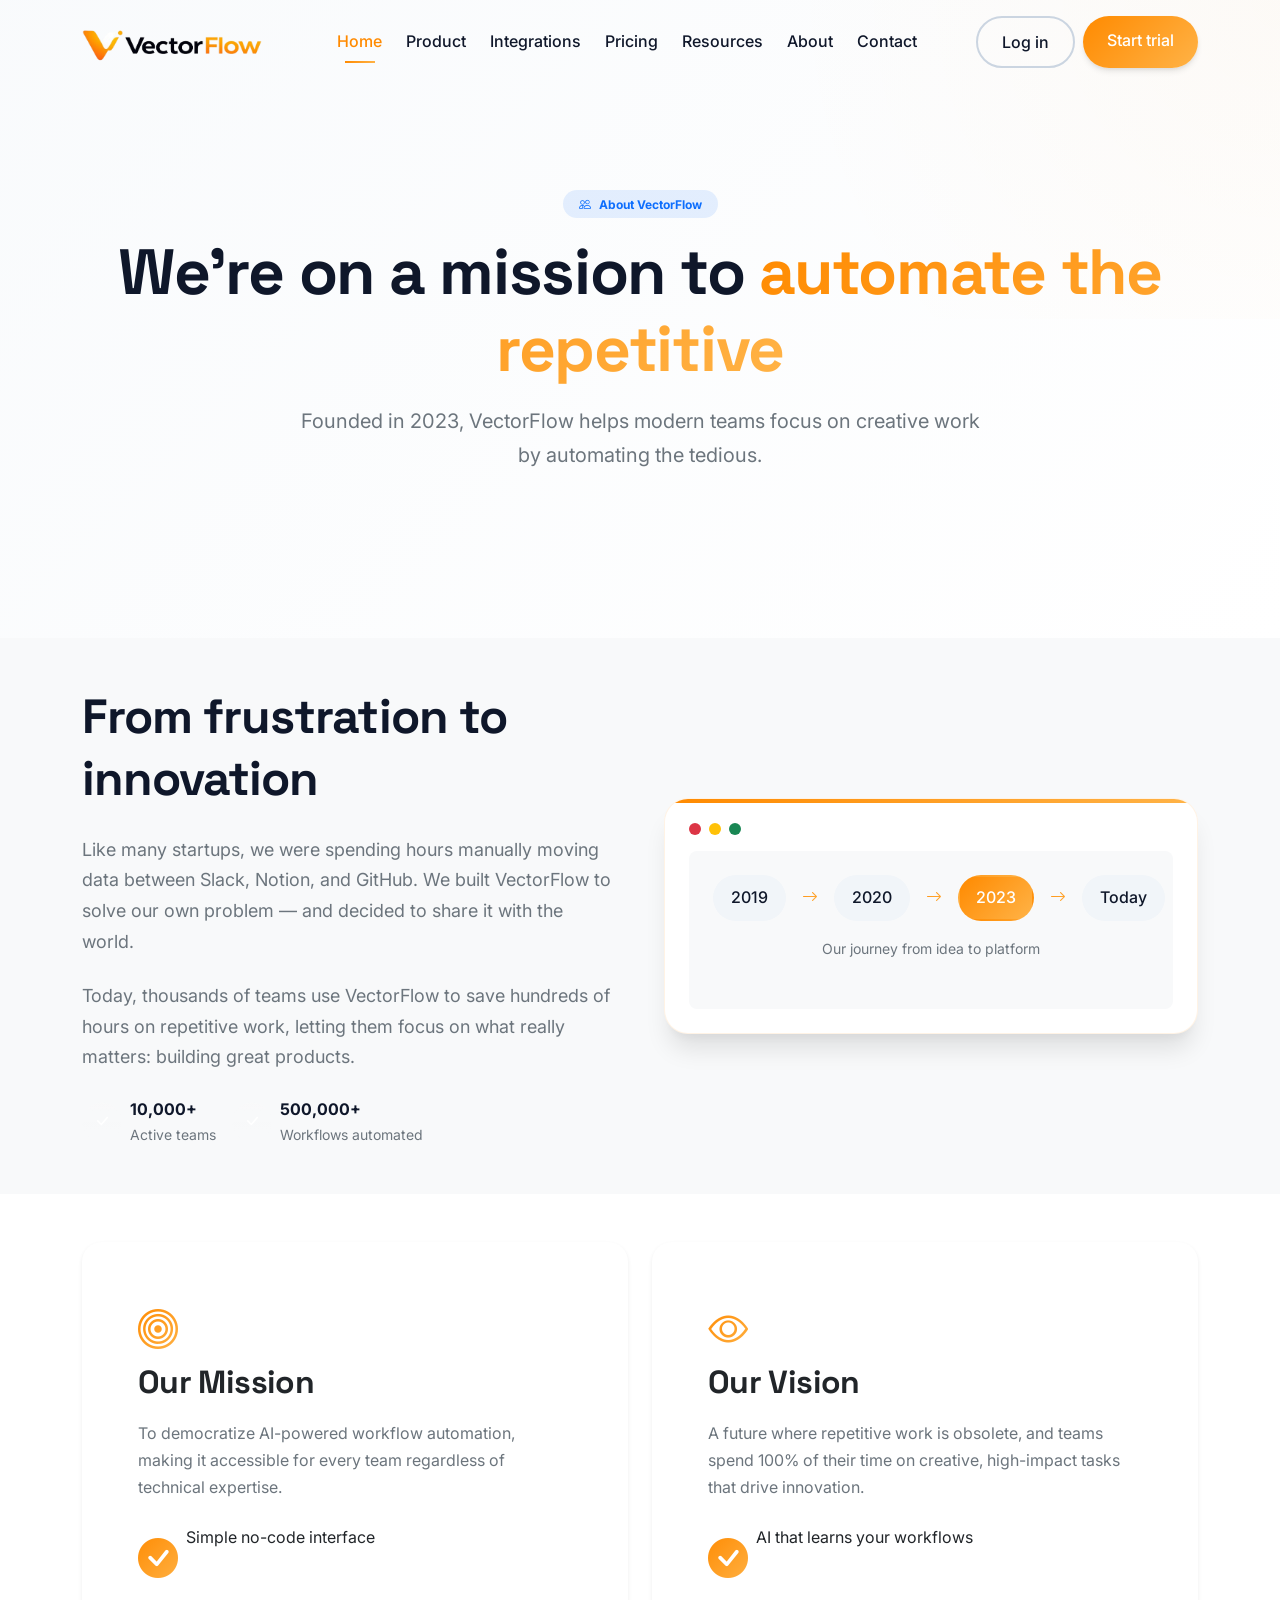
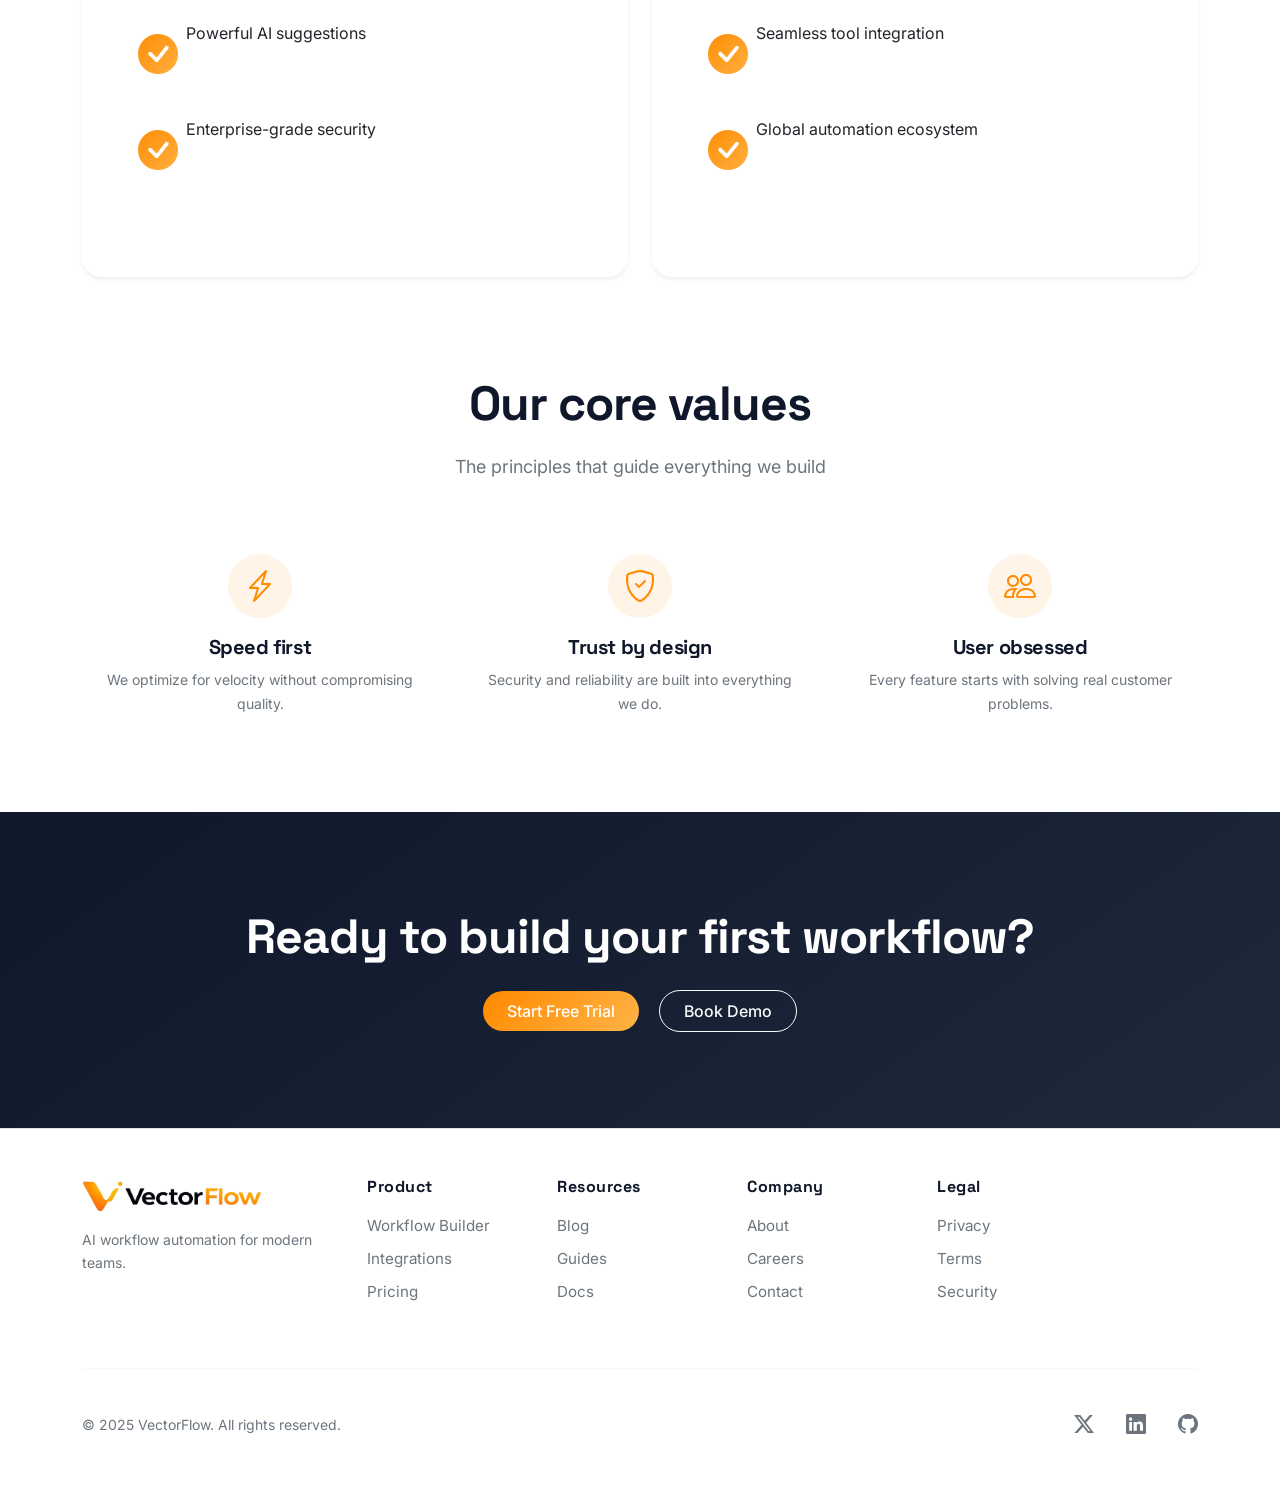
==== about.html @ 865bd77d "Add files via upload" ====
<!DOCTYPE html>
<html lang="en">
<head>
  <meta charset="UTF-8">
  <meta name="viewport" content="width=device-width, initial-scale=1.0">
  <title>VectorFlow · About · AI workflow automation for modern teams</title>
  <meta name="description" content="Learn about VectorFlow's mission to democratize AI workflow automation. Meet our team and discover our story.">
  <meta name="keywords" content="AI automation team, workflow automation company, about VectorFlow, startup story">
  <link rel="icon" type="image/png" sizes="32x32" href="site-icon.png">
  
  <!-- Open Graph -->
  <meta property="og:type" content="website">
  <meta property="og:title" content="VectorFlow · About · AI workflow automation">
  <meta property="og:description" content="Meet the team behind VectorFlow and our mission to automate repetitive work.">
  
  <!-- Bootstrap 5 + Icons -->
  <link href="https://cdn.jsdelivr.net/npm/bootstrap@5.3.0-alpha1/dist/css/bootstrap.min.css" rel="stylesheet">
  <link rel="stylesheet" href="https://cdn.jsdelivr.net/npm/bootstrap-icons@1.11.1/font/bootstrap-icons.css">
  <!-- Google Fonts -->
  <link href="https://fonts.googleapis.com/css2?family=Inter:opsz,wght@14..32,300..700&family=Space+Grotesk:wght@400;500;600&display=swap" rel="stylesheet">
  <!-- AOS -->
  <link href="https://unpkg.com/aos@2.3.1/dist/aos.css" rel="stylesheet">
  <!-- Custom styles -->
  <link rel="stylesheet" href="style.css">
</head>
<body>
  <nav class="navbar navbar-expand-lg fixed-top" id="mainNav">
    <div class="container">
      <a class="navbar-brand" href="index">
        <img src="logo.png" alt="VectorFlow" height="32" class="d-inline-block align-text-top" onerror="this.src='https://placehold.co/140x32/0f172a/white?text=VectorFlow'; this.onerror=null;">
      </a>
      <button class="navbar-toggler" type="button" data-bs-toggle="collapse" data-bs-target="#navbarContent" aria-controls="navbarContent" aria-expanded="false" aria-label="Toggle navigation">
        <span class="navbar-toggler-icon"></span>
      </button>
      <div class="collapse navbar-collapse" id="navbarContent">
        <ul class="navbar-nav mx-auto mb-2 mb-lg-0 fw-medium">
          <li class="nav-item"><a class="nav-link active" href="index">Home</a></li>
          <li class="nav-item"><a class="nav-link" href="product">Product</a></li>
          <li class="nav-item"><a class="nav-link" href="integrations">Integrations</a></li>
          <li class="nav-item"><a class="nav-link" href="pricing">Pricing</a></li>
          <li class="nav-item"><a class="nav-link" href="resources">Resources</a></li>
          <li class="nav-item"><a class="nav-link" href="about">About</a></li>
          <li class="nav-item"><a class="nav-link" href="contact">Contact</a></li>
        </ul>
        <div class="d-flex gap-2">
          <a href="#" class="btn btn-outline-secondary rounded-pill px-4">Log in</a>
          <a href="#" class="btn btn-primary rounded-pill px-4" style="background: linear-gradient(135deg, #FF8A00, #FFB347); border: none;">Start trial</a>
        </div>
      </div>
    </div>
  </nav>

  <main>
    <!-- About Hero Section - Fully Responsive -->
    <section class="hero-section pt-5">
      <div class="container hero-col">
        <div class="row align-items-center min-vh-50 py-5">
          <div class="col-12 text-center" data-aos="fade-up">
            <span class="badge bg-primary bg-opacity-10 text-primary rounded-pill px-3 py-2 mb-3">
              <i class="bi bi-people me-2"></i>About VectorFlow
            </span>
            <h1 class="display-3 fw-bold mb-3">We're on a mission to <span class="text-gradient">automate the repetitive</span></h1>
            <p class="lead text-secondary mx-auto" style="max-width: 700px;">Founded in 2023, VectorFlow helps modern teams focus on creative work by automating the tedious.</p>
          </div>
        </div>
      </div>
    </section>

    <!-- Our Story Section - Responsive -->
    <section class="py-5 bg-light">
      <div class="container">
        <div class="row align-items-center g-5">
          <div class="col-lg-6" data-aos="fade-right">
            <h2 class="fw-bold mb-4">From frustration to innovation</h2>
            <p class="text-secondary mb-4">Like many startups, we were spending hours manually moving data between Slack, Notion, and GitHub. We built VectorFlow to solve our own problem — and decided to share it with the world.</p>
            <p class="text-secondary">Today, thousands of teams use VectorFlow to save hundreds of hours on repetitive work, letting them focus on what really matters: building great products.</p>
            <div class="d-flex flex-wrap gap-3 mt-4">
              <div class="d-flex align-items-center">
                <div class="bg-gradient rounded-circle p-2 me-2" style="width: 40px; height: 40px; display: flex; align-items: center; justify-content: center;">
                  <i class="bi bi-check-lg text-white"></i>
                </div>
                <div>
                  <strong>10,000+</strong>
                  <p class="small text-secondary mb-0">Active teams</p>
                </div>
              </div>
              <div class="d-flex align-items-center">
                <div class="bg-gradient rounded-circle p-2 me-2" style="width: 40px; height: 40px; display: flex; align-items: center; justify-content: center;">
                  <i class="bi bi-check-lg text-white"></i>
                </div>
                <div>
                  <strong>500,000+</strong>
                  <p class="small text-secondary mb-0">Workflows automated</p>
                </div>
              </div>
            </div>
          </div>
          <div class="col-lg-6" data-aos="fade-left">
            <div class="dashboard-mockup p-3 p-md-4">
              <div class="d-flex gap-2 mb-3">
                <span class="bg-danger rounded-circle" style="width:12px;height:12px;"></span>
                <span class="bg-warning rounded-circle" style="width:12px;height:12px;"></span>
                <span class="bg-success rounded-circle" style="width:12px;height:12px;"></span>
              </div>
              <div class="bg-light p-3 p-md-4 rounded-3">
                <div class="d-flex flex-column flex-sm-row align-items-center gap-3">
                  <div class="step-circle">2019</div>
                  <i class="bi bi-arrow-right text-gradient d-none d-sm-block"></i>
                  <i class="bi bi-arrow-down d-sm-none"></i>
                  <div class="step-circle">2020</div>
                  <i class="bi bi-arrow-right text-gradient d-none d-sm-block"></i>
                  <i class="bi bi-arrow-down d-sm-none"></i>
                  <div class="step-circle ai">2023</div>
                  <i class="bi bi-arrow-right text-gradient d-none d-sm-block"></i>
                  <i class="bi bi-arrow-down d-sm-none"></i>
                  <div class="step-circle">Today</div>
                </div>
                <p class="small text-secondary text-center mt-3">Our journey from idea to platform</p>
              </div>
            </div>
          </div>
        </div>
      </div>
    </section>

    <!-- Mission & Vision - Responsive Cards -->
    <section class="py-5">
      <div class="container">
        <div class="row g-4">
          <div class="col-md-6" data-aos="zoom-in">
            <div class="card h-100 border-0 shadow-sm hover-lift p-3 p-md-4">
              <div class="card-body">
                <i class="bi bi-bullseye fs-1 mb-3" style="color: #FF8A00;"></i>
                <h3 class="fw-bold mb-3">Our Mission</h3>
                <p class="text-secondary">To democratize AI-powered workflow automation, making it accessible for every team regardless of technical expertise.</p>
                <ul class="list-unstyled mt-4">
                  <li class="mb-2 d-flex align-items-start">
                    <i class="bi bi-check-circle-fill text-gradient me-2 mt-1"></i>
                    <span>Simple no-code interface</span>
                  </li>
                  <li class="mb-2 d-flex align-items-start">
                    <i class="bi bi-check-circle-fill text-gradient me-2 mt-1"></i>
                    <span>Powerful AI suggestions</span>
                  </li>
                  <li class="mb-2 d-flex align-items-start">
                    <i class="bi bi-check-circle-fill text-gradient me-2 mt-1"></i>
                    <span>Enterprise-grade security</span>
                  </li>
                </ul>
              </div>
            </div>
          </div>
          <div class="col-md-6" data-aos="zoom-in" data-aos-delay="100">
            <div class="card h-100 border-0 shadow-sm hover-lift p-3 p-md-4">
              <div class="card-body">
                <i class="bi bi-eye fs-1 mb-3" style="color: #FF8A00;"></i>
                <h3 class="fw-bold mb-3">Our Vision</h3>
                <p class="text-secondary">A future where repetitive work is obsolete, and teams spend 100% of their time on creative, high-impact tasks that drive innovation.</p>
                <ul class="list-unstyled mt-4">
                  <li class="mb-2 d-flex align-items-start">
                    <i class="bi bi-check-circle-fill text-gradient me-2 mt-1"></i>
                    <span>AI that learns your workflows</span>
                  </li>
                  <li class="mb-2 d-flex align-items-start">
                    <i class="bi bi-check-circle-fill text-gradient me-2 mt-1"></i>
                    <span>Seamless tool integration</span>
                  </li>
                  <li class="mb-2 d-flex align-items-start">
                    <i class="bi bi-check-circle-fill text-gradient me-2 mt-1"></i>
                    <span>Global automation ecosystem</span>
                  </li>
                </ul>
              </div>
            </div>
          </div>
        </div>
      </div>
    </section>

    <!-- Team Section - FULLY RESPONSIVE -->
  

    <!-- Values Section - Responsive -->
    <section class="py-5">
      <div class="container">
        <div class="text-center mb-5" data-aos="fade-up">
          <h2 class="fw-bold mb-3">Our core values</h2>
          <p class="text-secondary">The principles that guide everything we build</p>
        </div>
        
        <div class="row g-4">
          <div class="col-md-4" data-aos="fade-up">
            <div class="value-card text-center p-4">
              <div class="value-icon bg-gradient bg-opacity-10 rounded-circle mx-auto mb-3 d-flex align-items-center justify-content-center" style="width: 64px; height: 64px; background: rgba(255,138,0,0.1);">
                <i class="bi bi-lightning-charge fs-2" style="color: #FF8A00;"></i>
              </div>
              <h5 class="fw-bold mb-2">Speed first</h5>
              <p class="small text-secondary">We optimize for velocity without compromising quality.</p>
            </div>
          </div>
          <div class="col-md-4" data-aos="fade-up" data-aos-delay="100">
            <div class="value-card text-center p-4">
              <div class="value-icon bg-gradient bg-opacity-10 rounded-circle mx-auto mb-3 d-flex align-items-center justify-content-center" style="width: 64px; height: 64px; background: rgba(255,138,0,0.1);">
                <i class="bi bi-shield-check fs-2" style="color: #FF8A00;"></i>
              </div>
              <h5 class="fw-bold mb-2">Trust by design</h5>
              <p class="small text-secondary">Security and reliability are built into everything we do.</p>
            </div>
          </div>
          <div class="col-md-4" data-aos="fade-up" data-aos-delay="200">
            <div class="value-card text-center p-4">
              <div class="value-icon bg-gradient bg-opacity-10 rounded-circle mx-auto mb-3 d-flex align-items-center justify-content-center" style="width: 64px; height: 64px; background: rgba(255,138,0,0.1);">
                <i class="bi bi-people fs-2" style="color: #FF8A00;"></i>
              </div>
              <h5 class="fw-bold mb-2">User obsessed</h5>
              <p class="small text-secondary">Every feature starts with solving real customer problems.</p>
            </div>
          </div>
        </div>
      </div>
    </section>

    <!-- Join Us CTA - Responsive -->
        <!-- CTA Section -->
    <section class="py-5 position-relative overflow-hidden" style="background: linear-gradient(145deg, #0f172a 0%, #1e293b 100%);">
      <div class="container text-center py-5">
        <h2 class="display-5 fw-bold text-white mb-4" data-aos="fade-up">Ready to build your first workflow?</h2>
      
        <a href="#" class="btn btn-lg rounded-pill px-4 py-2" style="background: linear-gradient(135deg,#FF8A00,#FFB347); color:white; border:none;">Start Free Trial</a>
        <a href="#" class="btn btn-lg btn-outline-light rounded-pill px-4 py-2 ms-3">Book Demo</a>
      </div>
    </section>
  </main>
  </main>

  <!-- Footer (same as index) -->
  <footer class="bg-white pt-5 border-top">
    <div class="container">
      <div class="row g-4">
        <div class="col-12 col-lg-3 mb-4 mb-lg-0">
          <img src="logo.png" alt="VectorFlow" height="28" onerror="this.src='https://placehold.co/120x28/0f172a/white?text=VectorFlow'">
          <p class="small text-secondary mt-3 pe-lg-4">AI workflow automation for modern teams.</p>
        </div>
        <div class="col-6 col-md-3 col-lg-2 mb-4">
          <h6 class="fw-bold mb-3">Product</h6>
          <ul class="list-unstyled">
            <li class="mb-2"><a href="#" class="text-decoration-none text-secondary">Workflow Builder</a></li>
            <li class="mb-2"><a href="#" class="text-decoration-none text-secondary">Integrations</a></li>
            <li class="mb-2"><a href="#" class="text-decoration-none text-secondary">Pricing</a></li>
          </ul>
        </div>
        <div class="col-6 col-md-3 col-lg-2 mb-4">
          <h6 class="fw-bold mb-3">Resources</h6>
          <ul class="list-unstyled">
            <li class="mb-2"><a href="#" class="text-decoration-none text-secondary">Blog</a></li>
            <li class="mb-2"><a href="#" class="text-decoration-none text-secondary">Guides</a></li>
            <li class="mb-2"><a href="#" class="text-decoration-none text-secondary">Docs</a></li>
          </ul>
        </div>
        <div class="col-6 col-md-3 col-lg-2 mb-4">
          <h6 class="fw-bold mb-3">Company</h6>
          <ul class="list-unstyled">
            <li class="mb-2"><a href="#" class="text-decoration-none text-secondary">About</a></li>
            <li class="mb-2"><a href="#" class="text-decoration-none text-secondary">Careers</a></li>
            <li class="mb-2"><a href="#" class="text-decoration-none text-secondary">Contact</a></li>
          </ul>
        </div>
        <div class="col-6 col-md-3 col-lg-2 mb-4">
          <h6 class="fw-bold mb-3">Legal</h6>
          <ul class="list-unstyled">
            <li class="mb-2"><a href="#" class="text-decoration-none text-secondary">Privacy</a></li>
            <li class="mb-2"><a href="#" class="text-decoration-none text-secondary">Terms</a></li>
            <li class="mb-2"><a href="#" class="text-decoration-none text-secondary">Security</a></li>
          </ul>
        </div>
      </div>
      <hr class="my-4">
      <div class="d-flex flex-column flex-md-row justify-content-between align-items-center py-3">
        <span class="small text-secondary order-2 order-md-1 mt-3 mt-md-0">© 2025 VectorFlow. All rights reserved.</span>
        <div class="social-icons order-1 order-md-2">
          <a href="#" class="text-secondary me-3"><i class="bi bi-twitter-x fs-5"></i></a>
          <a href="#" class="text-secondary me-3"><i class="bi bi-linkedin fs-5"></i></a>
          <a href="#" class="text-secondary"><i class="bi bi-github fs-5"></i></a>
        </div>
      </div>
    </div>
  </footer>

  <script src="https://cdn.jsdelivr.net/npm/bootstrap@5.3.0-alpha1/dist/js/bootstrap.bundle.min.js"></script>
  <script src="https://unpkg.com/aos@2.3.1/dist/aos.js"></script>
  <script>
    AOS.init({ once: true, duration: 700 });
    
    window.addEventListener('scroll', function() {
      const nav = document.getElementById('mainNav');
      if (window.scrollY > 50) {
        nav.classList.add('navbar-solid', 'shadow-sm');
        nav.classList.remove('navbar-transparent');
      } else {
        nav.classList.remove('navbar-solid', 'shadow-sm');
        nav.classList.add('navbar-transparent');
      }
    });
  </script>
</body>
</html>
---- style.css ----
/* css/style.css */

/* ==========================================================================
   Table of Contents
   1. CSS Variables & Root
   2. Reset & Base Styles
   3. Typography
   4. Navigation
   5. Buttons & Links
   6. Hero Section
   7. Cards & Features
   8. Dashboard Mockups
   9. Workflow Animations
   10. Integration Styles
   11. Testimonials Carousel
   12. Footer
   13. Utilities & Helpers
   14. Media Queries
   ========================================================================== */

/* 1. CSS Variables & Root
   ========================================================================== */
:root {
    /* Primary gradient from logo */
    --gradient-start: #FF8A00;
    --gradient-end: #FFB347;
    --gradient-primary: linear-gradient(135deg, var(--gradient-start), var(--gradient-end));
    
    /* Colors */
    --dark-text: #0f172a;
    --light-bg: #f8fafc;
    --white: #ffffff;
    --gray-100: #f1f5f9;
    --gray-200: #e2e8f0;
    --gray-300: #cbd5e1;
    --gray-400: #94a3b8;
    --gray-500: #64748b;
    --gray-600: #475569;
    
    /* Shadows */
    --shadow-sm: 0 1px 3px rgba(0,0,0,0.12), 0 1px 2px rgba(0,0,0,0.24);
    --shadow-md: 0 4px 6px -1px rgba(0,0,0,0.1), 0 2px 4px -1px rgba(0,0,0,0.06);
    --shadow-lg: 0 10px 15px -3px rgba(0,0,0,0.1), 0 4px 6px -2px rgba(0,0,0,0.05);
    --shadow-xl: 0 20px 25px -5px rgba(0,0,0,0.1), 0 10px 10px -5px rgba(0,0,0,0.04);
    --shadow-glow: 0 0 20px rgba(255, 138, 0, 0.15);
    
    /* Typography */
    --font-primary: 'Inter', -apple-system, BlinkMacSystemFont, 'Segoe UI', sans-serif;
    --font-display: 'Space Grotesk', 'Inter', sans-serif;
    
    /* Spacing */
    --section-padding: 5rem 0;
    --container-padding: 0 1.5rem;
    
    /* Transitions */
    --transition-fast: 0.2s ease;
    --transition-normal: 0.3s ease;
    --transition-slow: 0.5s ease;
}

/* 2. Reset & Base Styles
   ========================================================================== */
* {
    margin: 0;
    padding: 0;
    box-sizing: border-box;
}

html {
    scroll-behavior: smooth;
    overflow-x: hidden;
}

body {
    font-family: var(--font-primary);
    color: var(--dark-text);
    background-color: var(--white);
    line-height: 1.6;
    overflow-x: hidden;
}

/* Selection styling */
::selection {
    background: var(--gradient-start);
    color: var(--white);
}

/* Scrollbar styling */
::-webkit-scrollbar {
    width: 10px;
}

::-webkit-scrollbar-track {
    background: var(--gray-100);
}

::-webkit-scrollbar-thumb {
    background: linear-gradient(135deg, var(--gradient-start), var(--gradient-end));
    border-radius: 5px;
}

::-webkit-scrollbar-thumb:hover {
    opacity: 0.9;
}

/* 3. Typography
   ========================================================================== */
h1, h2, h3, h4, h5, h6 {
    font-family: var(--font-display);
    font-weight: 600;
    line-height: 1.3;
    letter-spacing: -0.02em;
}

h1 {
    font-size: clamp(2.5rem, 5vw, 4rem);
    margin-bottom: 1.5rem;
}

h2 {
    font-size: clamp(2rem, 4vw, 3rem);
    margin-bottom: 1.25rem;
}

h3 {
    font-size: clamp(1.5rem, 3vw, 2rem);
    margin-bottom: 1rem;
}

h4 {
    font-size: clamp(1.25rem, 2vw, 1.5rem);
}

p {
    font-size: 1.125rem;
    color: var(--gray-600);
    margin-bottom: 1.5rem;
    line-height: 1.7;
}

.lead {
    font-size: 1.25rem;
    font-weight: 400;
}

.text-gradient {
    background: var(--gradient-primary);
    -webkit-background-clip: text;
    -webkit-text-fill-color: transparent;
    background-clip: text;
}

/* 4. Navigation
   ========================================================================== */
#mainNav {
    transition: all var(--transition-normal);
    padding: 1.25rem 0;
}

#mainNav.navbar-transparent {
    background: transparent;
    backdrop-filter: none;
}

#mainNav.navbar-solid {
    background: rgba(255, 255, 255, 0.95);
    backdrop-filter: blur(10px);
    padding: 0.75rem 0;
    box-shadow: var(--shadow-sm);
}

.navbar-brand img {
    transition: transform var(--transition-fast);
}

.navbar-brand:hover img {
    transform: scale(1.02);
}

.navbar-nav .nav-link {
    color: var(--dark-text);
    font-weight: 500;
    padding: 0.5rem 1rem;
    transition: color var(--transition-fast);
    position: relative;
}

.navbar-nav .nav-link::after {
    content: '';
    position: absolute;
    bottom: 0;
    left: 50%;
    transform: translateX(-50%);
    width: 0;
    height: 2px;
    background: var(--gradient-primary);
    transition: width var(--transition-normal);
}

.navbar-nav .nav-link:hover::after,
.navbar-nav .nav-link.active::after {
    width: 30px;
}

.navbar-nav .nav-link:hover,
.navbar-nav .nav-link.active {
    color: var(--gradient-start);
}

.navbar-toggler {
    border: none;
    padding: 0.5rem;
}

.navbar-toggler:focus {
    box-shadow: none;
    outline: none;
}

.navbar-toggler-icon {
    background-image: url("data:image/svg+xml,%3csvg xmlns='http://www.w3.org/2000/svg' viewBox='0 0 30 30'%3e%3cpath stroke='rgba(15, 23, 42, 0.8)' stroke-linecap='round' stroke-miterlimit='10' stroke-width='2' d='M4 7h22M4 15h22M4 23h22'/%3e%3c/svg%3e");
}

/* 5. Buttons & Links
   ========================================================================== */
.btn {
    font-weight: 500;
    padding: 0.75rem 1.5rem;
    transition: all var(--transition-normal);
    border-radius: 50px;
    position: relative;
    overflow: hidden;
}

.btn::before {
    content: '';
    position: absolute;
    top: 50%;
    left: 50%;
    width: 0;
    height: 0;
    border-radius: 50%;
    background: rgba(255, 255, 255, 0.2);
    transform: translate(-50%, -50%);
    transition: width 0.6s, height 0.6s;
}

.btn:hover::before {
    width: 300px;
    height: 300px;
}

.btn-primary {
    background: var(--gradient-primary);
    border: none;
    color: var(--white);
    box-shadow: var(--shadow-md);
}

.btn-primary:hover {
    transform: translateY(-2px);
    box-shadow: var(--shadow-glow);
}

.btn-outline-secondary {
    border: 2px solid var(--gray-300);
    color: var(--dark-text);
    background: transparent;
}

.btn-outline-secondary:hover {
    border-color: var(--gradient-start);
    background: transparent;
    color: var(--gradient-start);
    transform: translateY(-2px);
}

.btn-lg {
    padding: 1rem 2.5rem;
    font-size: 1rem;
}

/* 6. Hero Section
   ========================================================================== */
.hero-section {
    position: relative;
    background: linear-gradient(135deg, rgba(248, 250, 252, 0.9), rgba(255, 255, 255, 0.95));
    overflow: hidden;
}

.hero-section::before {
    content: '';
    position: absolute;
    top: -50%;
    right: -50%;
    width: 100%;
    height: 100%;
    background: radial-gradient(circle, rgba(255, 138, 0, 0.03) 0%, transparent 70%);
    z-index: 0;
}

.hero-section .container {
    position: relative;
    z-index: 2;
}

.integration-badge-group {
    display: flex;
    flex-wrap: wrap;
    gap: 0.75rem;
}

.integration-badge-group .badge {
    background: var(--white);
    color: var(--dark-text);
    padding: 0.75rem 1.25rem;
    border-radius: 50px;
    box-shadow: var(--shadow-sm);
    border: 1px solid rgba(255, 138, 0, 0.1);
    transition: all var(--transition-normal);
    display: inline-flex;
    align-items: center;
    gap: 0.5rem;
}

.integration-badge-group .badge i {
    font-size: 1.25rem;
    color: var(--gradient-start);
}

.floating-icon {
    animation: float 3s ease-in-out infinite;
}

@keyframes float {
    0%, 100% { transform: translateY(0); }
    50% { transform: translateY(-8px); }
}

/* 7. Cards & Features
   ========================================================================== */
.card {
    border-radius: 20px;
    transition: all var(--transition-normal);
    border: 1px solid rgba(0, 0, 0, 0.05);
    background: var(--white);
}

.card.hover-lift:hover {
    transform: translateY(-8px);
    box-shadow: var(--shadow-xl);
    border-color: transparent;
}

.card-body {
    padding: 2rem;
}

.card i {
    font-size: 2.5rem;
    background: var(--gradient-primary);
    -webkit-background-clip: text;
    -webkit-text-fill-color: transparent;
    margin-bottom: 1.5rem;
}

.card h5 {
    margin-bottom: 1rem;
    font-weight: 600;
}

.card p {
    font-size: 1rem;
    color: var(--gray-600);
    margin-bottom: 0;
}

/* Feature cards specific */
.feature-card {
    text-align: center;
    padding: 2rem;
}

/* 8. Dashboard Mockups
   ========================================================================== */
.dashboard-mockup {
    background: var(--white);
    border-radius: 24px;
    padding: 1.5rem;
    box-shadow: var(--shadow-xl);
    border: 1px solid rgba(255, 138, 0, 0.1);
    position: relative;
    overflow: hidden;
}

.dashboard-mockup::before {
    content: '';
    position: absolute;
    top: 0;
    left: 0;
    right: 0;
    height: 4px;
    background: var(--gradient-primary);
}

.workflow-node {
    background: var(--white);
    border: 1px solid var(--gray-200);
    border-radius: 12px;
    padding: 1rem;
    transition: all var(--transition-fast);
    position: relative;
    z-index: 2;
}

.workflow-node:hover {
    border-color: var(--gradient-start);
    box-shadow: var(--shadow-glow);
    transform: scale(1.02);
}

.workflow-node i {
    font-size: 1.5rem;
}

/* 9. Workflow Animations
   ========================================================================== */
.glowing-line {
    color: var(--gradient-start);
    font-weight: 500;
    text-shadow: 0 0 8px var(--gradient-end);
    animation: glow 2s ease-in-out infinite;
    margin: 0.5rem 0;
}

@keyframes glow {
    0%, 100% { opacity: 0.8; text-shadow: 0 0 5px var(--gradient-end); }
    50% { opacity: 1; text-shadow: 0 0 15px var(--gradient-start); }
}

.workflow-animation-panel {
    background: var(--white);
    border-radius: 24px;
    padding: 2rem;
    box-shadow: var(--shadow-lg);
}

.workflow-steps {
    display: flex;
    align-items: center;
    justify-content: space-around;
    flex-wrap: wrap;
    gap: 1rem;
}

.step-circle {
    background: var(--gray-100);
    padding: 0.75rem 1.5rem;
    border-radius: 40px;
    font-weight: 600;
    color: var(--dark-text);
    border: 2px solid transparent;
    transition: all var(--transition-normal);
}

.step-circle.ai {
    background: var(--gradient-primary);
    color: var(--white);
}

.step-circle:hover {
    border-color: var(--gradient-start);
    transform: scale(1.05);
}

.step-arrow {
    font-size: 2rem;
    color: var(--gradient-start);
    animation: pulse 1.5s ease-in-out infinite;
}

@keyframes pulse {
    0%, 100% { transform: scale(1); opacity: 0.5; }
    50% { transform: scale(1.2); opacity: 1; }
}

/* 10. Integration Styles
   ========================================================================== */
.integration-card {
    text-align: center;
    padding: 2rem 1rem;
    border-radius: 16px;
    background: var(--white);
    transition: all var(--transition-normal);
    position: relative;
    overflow: hidden;
}

.integration-card::before {
    content: '';
    position: absolute;
    top: 0;
    left: 0;
    right: 0;
    height: 3px;
    background: var(--gradient-primary);
    transform: translateX(-100%);
    transition: transform var(--transition-normal);
}

.integration-card:hover::before {
    transform: translateX(0);
}

.integration-card:hover {
    transform: translateY(-5px);
    box-shadow: var(--shadow-glow);
}

.integration-card i {
    font-size: 3rem;
    margin-bottom: 1rem;
}

.integration-card h6 {
    font-size: 1.25rem;
    margin-bottom: 0.5rem;
}

.integration-card .small {
    color: var(--gray-500);
    margin-bottom: 1rem;
}

.integration-card a {
    color: var(--gradient-start);
    text-decoration: none;
    font-weight: 500;
    position: relative;
}

/* 11. Testimonials Carousel
   ========================================================================== */
.carousel {
    padding: 2rem 0;
}

.carousel-inner {
    padding: 1rem 0;
}

.carousel-item {
    transition: transform var(--transition-normal);
}

.carousel-control-prev,
.carousel-control-next {
    width: 40px;
    height: 40px;
    background: var(--white);
    border-radius: 50%;
    top: 50%;
    transform: translateY(-50%);
    opacity: 1;
    box-shadow: var(--shadow-md);
}

.carousel-control-prev {
    left: 20px;
}

.carousel-control-next {
    right: 20px;
}

.carousel-control-prev-icon,
.carousel-control-next-icon {
    filter: brightness(0);
    width: 20px;
    height: 20px;
}

.carousel-indicators {
    bottom: -50px;
}

.carousel-indicators button {
    background: var(--gray-300) !important;
    width: 8px !important;
    height: 8px !important;
    border-radius: 50% !important;
    margin: 0 4px !important;
}

.carousel-indicators button.active {
    background: var(--gradient-start) !important;
}

/* 12. Footer
   ========================================================================== */
footer {
    background: var(--white);
    border-top: 1px solid var(--gray-200);
    padding: 4rem 0 2rem;
}

footer h6 {
    color: var(--dark-text);
    font-weight: 600;
    margin-bottom: 1.5rem;
    font-size: 1rem;
    letter-spacing: 0.5px;
}

footer ul {
    list-style: none;
    padding: 0;
}

footer ul li {
    margin-bottom: 0.75rem;
}

footer ul li a {
    color: var(--gray-600);
    text-decoration: none;
    transition: all var(--transition-fast);
    font-size: 0.95rem;
}

footer ul li a:hover {
    color: var(--gradient-start);
    padding-left: 5px;
}

footer hr {
    margin: 3rem 0 2rem;
    border-color: var(--gray-200);
}

.social-icons {
    display: flex;
    gap: 1rem;
}

.social-icons a {
    color: var(--gray-600);
    font-size: 1.25rem;
    transition: all var(--transition-fast);
}

.social-icons a:hover {
    color: var(--gradient-start);
    transform: translateY(-3px);
}

/* 13. Utilities & Helpers
   ========================================================================== */
/* Gradient backgrounds */
.bg-gradient {
    background: var(--gradient-primary);
}

/* Text colors */
.text-primary-gradient {
    background: var(--gradient-primary);
    -webkit-background-clip: text;
    -webkit-text-fill-color: transparent;
}

/* Shadows */
.shadow-glow {
    box-shadow: var(--shadow-glow);
}

/* Spacing helpers */
.section-padding {
    padding: var(--section-padding);
}

/* Animation delays */
.delay-1 { animation-delay: 0.1s; }
.delay-2 { animation-delay: 0.2s; }
.delay-3 { animation-delay: 0.3s; }
.delay-4 { animation-delay: 0.4s; }
.delay-5 { animation-delay: 0.5s; }

/* Hover effects */
.hover-glow:hover {
    box-shadow: var(--shadow-glow);
}

.hover-scale:hover {
    transform: scale(1.02);
}

/* Progress bar */
.progress-bar {
    background: var(--gradient-primary);
    border-radius: 10px;
}

/* Dashboard preview */
.dashboard-preview {
    border-left: 4px solid var(--gradient-start);
    transition: all var(--transition-normal);
}

.dashboard-preview:hover {
    transform: translateX(5px);
    box-shadow: var(--shadow-glow);
}

/* 14. Media Queries
   ========================================================================== */
/* Large devices (desktops, 992px and up) */
@media (min-width: 992px) {
    .navbar-nav .nav-link {
        margin: 0 0.25rem;
    }
}

/* Medium devices (tablets, 768px and up) */
@media (max-width: 991.98px) {
    .hero-section {
        text-align: center;
    }
    
    .integration-badge-group {
        justify-content: center;
    }
    
    .navbar-collapse {
        background: var(--white);
        padding: 1.5rem;
        border-radius: 16px;
        margin-top: 1rem;
        box-shadow: var(--shadow-lg);
    }
    
    .navbar-nav .nav-link::after {
        display: none;
    }
    
    .btn-lg {
        padding: 0.875rem 2rem;
    }
    
    .workflow-steps {
        flex-direction: column;
    }
    
    .step-arrow {
        transform: rotate(90deg);
    }
}

/* Small devices (landscape phones, 576px and up) */
@media (max-width: 767.98px) {
    h1 {
        font-size: 2.5rem;
    }
    
    .hero-section {
        min-height: auto;
        padding-top: 4rem ;
        padding-bottom: 4rem ;
    }
    
    .dashboard-mockup {
        margin-top: 2rem;
    }
    
    .card-body {
        padding: 1.5rem;
    }
    
    footer {
        text-align: center;
    }
    
    .social-icons {
        justify-content: center;
    }
  .hero-section {
        min-height: auto;
        padding-top: 4rem ;
        padding-bottom: 4rem ;
    }
}

/* Extra small devices (portrait phones, less than 576px) */
@media (max-width: 575.98px) {
    .btn-lg {
        display: block;
        width: 100%;
        margin: 0.5rem 0;
    }
    
    .btn-lg.ms-3 {
        margin-left: 0 !important;
    }
    
    .integration-badge-group .badge {
        width: 100%;
        justify-content: center;
    }
    
    .carousel-control-prev,
    .carousel-control-next {
        display: none;
    }
}

/* Dark mode support (optional) */
@media (prefers-color-scheme: dark) {
    /* Add dark mode variables if needed */
}

/* Print styles */
@media print {
    .navbar,
    .btn,
    .carousel-control-prev,
    .carousel-control-next,
    footer {
        display: none;
    }
}

/* Accessibility */
@media (prefers-reduced-motion: reduce) {
    *,
    *::before,
    *::after {
        animation-duration: 0.01ms !important;
        animation-iteration-count: 1 !important;
        transition-duration: 0.01ms !important;
        scroll-behavior: auto !important;
    }
}

/* Focus styles for keyboard navigation */
:focus-visible {
    outline: 2px solid var(--gradient-start);
    outline-offset: 2px;
}

/* Loading states */
.loading {
    position: relative;
    pointer-events: none;
    opacity: 0.7;
}

.loading::after {
    content: '';
    position: absolute;
    top: 50%;
    left: 50%;
    width: 20px;
    height: 20px;
    border: 2px solid var(--gray-200);
    border-top-color: var(--gradient-start);
    border-radius: 50%;
    animation: spin 0.8s linear infinite;
}

@keyframes spin {
    to { transform: rotate(360deg); }
}
.hero-col-1{
    padding-top: 80px;
    padding-bottom: 80px;
}
/* Trusted by section enhancements
   ========================================================================== */
.trusted-logo-card {
    transition: all 0.3s cubic-bezier(0.4, 0, 0.2, 1);
    cursor: pointer;
    position: relative;
    overflow: hidden;
}

.trusted-logo-card::before {
    content: '';
    position: absolute;
    top: 0;
    left: 0;
    right: 0;
    height: 3px;
    background: linear-gradient(90deg, #FF8A00, #FFB347);
    transform: translateX(-100%);
    transition: transform 0.4s ease;
}

.trusted-logo-card:hover {
    transform: translateY(-5px);
    box-shadow: 0 20px 25px -5px rgba(255,138,0,0.15), 0 10px 10px -5px rgba(255,138,0,0.05) !important;
    border-color: transparent !important;
}

.trusted-logo-card:hover::before {
    transform: translateX(0);
}

.trusted-logo-card svg {
    transition: transform 0.3s ease;
}

.trusted-logo-card:hover svg {
    transform: scale(1.1);
}

/* Responsive adjustments */
@media (max-width: 768px) {
    .trusted-logo-card {
        min-height: 100px !important;
        padding: 1rem !important;
    }
    
    .trusted-logo-card svg {
        width: 24px;
        height: 24px;
    }
    
    .trusted-logo-card span {
        font-size: 0.9rem;
    }
    
    .trusted-logo-card small {
        font-size: 0.7rem;
    }
}

@media (max-width: 576px) {
    .trusted-logo-card {
        min-height: 90px !important;
    }
    
    .trusted-logo-card svg {
        width: 20px;
        height: 20px;
    }
}

/* Stats row responsive */
@media (max-width: 576px) {
    .stats-row h4 {
        font-size: 1.25rem;
    }
    
    .stats-row small {
        font-size: 0.75rem;
    }
}

/* Animation for hover states */
@keyframes pulse-glow {
    0%, 100% { box-shadow: 0 4px 6px -1px rgba(255,138,0,0.1); }
    50% { box-shadow: 0 10px 15px -3px rgba(255,138,0,0.2); }
}

.trusted-logo-card:active {
    animation: pulse-glow 0.3s ease;
}

/* Dark mode support */
@media (prefers-color-scheme: dark) {
    .trusted-logo-card {
        background: #1e293b !important;
        border-color: rgba(255,138,0,0.2) !important;
    }
    
    .trusted-logo-card span {
        color: #f1f5f9 !important;
    }
}
  /* :root{--bs-body-font-family:'Inter',sans-serif;--bs-primary:#FF8A00;}
    h1,h2,h3,.display-3{font-family:'Space Grotesk',sans-serif;}
    .navbar-transparent{background:transparent!important;backdrop-filter:none;}
    .navbar-solid{background:rgba(255,255,255,0.95)!important;backdrop-filter:blur(8px);}
    #mainNav{transition:0.2s;padding:1rem 0;}
    .hover-lift{transition:transform 0.2s,box-shadow 0.2s;}.hover-lift:hover{transform:translateY(-6px);box-shadow:0 20px 25px -5px rgba(0,0,0,0.1),0 10px 10px -5px rgba(0,0,0,0.02)!important;}
    .floating-icon{animation:float 3s ease-in-out infinite;}.floating-icon:nth-child(2){animation-delay:0.3s;}.floating-icon:nth-child(3){animation-delay:0.6s;}.floating-icon:nth-child(4){animation-delay:0.9s;}
    @keyframes float{0%{transform:translateY(0);}50%{transform:translateY(-5px);}100%{transform:translateY(0);}}
    .glowing-line{color:#FF8A00;text-shadow:0 0 8px #FFB347;font-weight:500;}
    .workflow-steps{display:flex;align-items:center;justify-content:space-around;}.step-circle{background:#f1f5f9;padding:0.6rem 1rem;border-radius:30px;font-weight:500;}.step-circle.ai{background:linear-gradient(145deg,#FF8A00,#FFB347);color:white;}.step-arrow{font-size:1.5rem;margin:0 5px;}
    .integration-card{transition:all 0.2s;}.integration-card:hover{box-shadow:0 20px 25px -5px rgba(255,138,0,0.2)!important;}
    .btn-primary:hover{filter:brightness(1.05);box-shadow:0 10px 15px -3px rgba(255,138,0,0.4);}
    .dashboard-mockup{background:rgba(255,255,255,0.9);backdrop-filter:blur(4px);border:1px solid rgba(255,180,71,0.2);}
    .dashboard-preview{background:white;border-left:5px solid #FF8A00;}
    .bg-gradient{background:linear-gradient(90deg,#FF8A00,#FFB347);}
    .carousel-control-prev-icon,.carousel-control-next-icon{filter:invert(1);} */
      /* quick additional integration page tweaks */
    .text-gradient { background: linear-gradient(135deg,#FF8A00,#FFB347); -webkit-background-clip:text; -webkit-text-fill-color:transparent; }
    .integration-card { transition: all 0.2s; border-radius: 20px; }
    .integration-card:hover { transform: translateY(-6px); box-shadow: 0 20px 30px -10px rgba(255,138,0,0.2) !important; border-left: 3px solid #FF8A00; }
    .step-circle { background:#f1f5f9; padding:0.5rem 1rem; border-radius:30px; font-weight:500; display:inline-flex; align-items:center; gap:5px; }
    .step-circle.ai { background: linear-gradient(135deg,#FF8A00,#FFB347); color:white; }
    .glowing { animation: glowPulse 2s infinite; }
    @keyframes glowPulse { 0%{opacity:0.6;} 50%{opacity:1; text-shadow:0 0 5px #FFB347;} }
    .dashboard-preview { border-left:4px solid #FF8A00; }
    .navbar-transparent { background:transparent!important; }
    .navbar-solid { background:rgba(255,255,255,0.95)!important; backdrop-filter:blur(8px); }
    #mainNav { transition:0.3s; padding:1rem 0; }


    /* Footer Responsive Enhancements */
footer ul li a {
    transition: all 0.2s ease;
    display: inline-block;
}

footer ul li a:hover {
    color: var(--gradient-start) !important;
    transform: translateX(5px);
}

.social-icons a {
    transition: all 0.2s ease;
    display: inline-block;
}

.social-icons a:hover {
    color: var(--gradient-start) !important;
    transform: translateY(-3px);
}

/* Mobile specific adjustments */
@media (max-width: 767.98px) {
    footer .row {
        text-align: left;
    }
    
    footer h6 {
        margin-bottom: 1rem !important;
        font-size: 1rem;
    }
    
    footer ul li {
        margin-bottom: 0.5rem !important;
    }
    
    footer ul li a {
        font-size: 0.9rem;
    }
    
    hr {
        margin: 2rem 0 !important;
    }
}

/* Small mobile devices */
@media (max-width: 575.98px) {
    footer .col-6 {
        flex: 0 0 50%;
        max-width: 50%;
    }
    
    footer h6 {
        font-size: 0.95rem;
    }
    
    footer ul li a {
        font-size: 0.85rem;
    }
    
    .social-icons a {
        font-size: 1.1rem !important;
    }
}

/* Ensure proper spacing */
footer .row.g-4 {
    --bs-gutter-y: 2rem;
}

/* Add hover effect for company info */
footer .col-lg-3 p {
    line-height: 1.6;
    max-width: 300px;
}

@media (max-width: 991.98px) {
    footer .col-lg-3 p {
        max-width: 100%;
    }
}
/* Responsive utility classes */
@media (min-width: 576px) {
  .small-sm { font-size: 0.875rem; }
  .fs-sm-2 { font-size: 2rem; }
  .scale-sm-105 { transform: scale(1.05); }
  .w-sm-auto { width: auto !important; }
}

/* Ensure proper stacking on mobile */
@media (max-width: 575.98px) {
  .step-circle {
    max-width: 100% !important;
    margin-bottom: 0.5rem;
  }
  
  .workflow-canvas {
    background-size: 15px 15px !important;
  }
  
  .badge {
    font-size: 0.65rem;
    padding: 0.25rem 0.5rem;
  }
  
  .ai-chip .btn {
    margin-top: 0.5rem;
  }
}

/* Tablet adjustments */
@media (min-width: 576px) and (max-width: 767.98px) {
  .step-circle {
    max-width: 180px !important;
  }
}

/* Ensure the dashboard container is fully responsive */
.dashboard-xl {
  width: 100%;
  overflow-x: hidden;
}

.workflow-canvas {
  width: 100%;
  overflow-x: auto;
  -webkit-overflow-scrolling: touch;
}
/* Additional responsive styles for workflow builder section */

/* Workflow nodes - responsive improvements */
.workflow-node {
  transition: all var(--transition-fast);
  background: var(--white);
  border-color: var(--gray-200) !important;
}

.workflow-node:hover {
  border-color: var(--gradient-start) !important;
  box-shadow: var(--shadow-glow);
}

/* Dashboard mockup - responsive padding */
.dashboard-mockup {
  width: 100%;
  overflow: hidden;
}

/* Ensure check icons align properly on mobile */
.list-unstyled li {
  line-height: 1.5;
}

/* Responsive typography for the section */
@media (max-width: 576px) {
  #workflow-builder h2 {
    font-size: 1.75rem;
  }
  
  #workflow-builder .text-gradient {
    font-size: 1.5rem;
    margin-top: 0.25rem;
  }
  
  .workflow-node {
    font-size: 0.9rem;
  }
  
  .workflow-node .badge {
    font-size: 0.7rem;
    padding: 0.35rem 0.65rem;
  }
  
  .glowing-line {
    font-size: 0.85rem;
    flex-direction: column;
    gap: 0.25rem;
  }
  
  .glowing-line i {
    transform: rotate(90deg);
  }
}

/* Tablet improvements */
@media (min-width: 577px) and (max-width: 768px) {
  .workflow-node {
    font-size: 0.95rem;
  }
  
  .glowing-line {
    font-size: 0.9rem;
  }
}

/* Ensure proper spacing on larger screens */
@media (min-width: 992px) {
  .dashboard-mockup {
    max-width: 550px;
    margin-left: auto;
  }
}

/* Animation improvements for the workflow nodes */
.workflow-node {
  animation: slideInRight 0.5s ease-out;
  animation-fill-mode: both;
}

.workflow-node:nth-child(2) {
  animation-delay: 0.1s;
}

.workflow-node:nth-child(3) {
  animation-delay: 0.2s;
}

.workflow-node:nth-child(5) {
  animation-delay: 0.3s;
}

@keyframes slideInRight {
  from {
    opacity: 0;
    transform: translateX(20px);
  }
  to {
    opacity: 1;
    transform: translateX(0);
  }
}

/* Improve badge visibility */
.workflow-node .badge {
  font-weight: 500;
  letter-spacing: 0.3px;
  white-space: nowrap;
}

/* Ensure proper spacing on very small devices */
@media (max-width: 375px) {
  .workflow-node {
    flex-direction: column;
    align-items: flex-start !important;
    gap: 0.5rem;
  }
  
  .workflow-node .badge {
    margin-left: 0 !important;
    width: 100%;
    text-align: center;
  }
  
  .workflow-node > div {
    width: 100%;
    justify-content: center;
  }
}

/* Dark mode support (if needed) */
@media (prefers-color-scheme: dark) {
  .dashboard-mockup {
    background: #1e293b !important;
    border-color: rgba(255,138,0,0.2);
  }
  
  .workflow-node {
    background: #0f172a;
    border-color: #334155 !important;
    color: #e2e8f0;
  }
  
  .workflow-node span:not(.badge) {
    color: #e2e8f0;
  }
}
/* Featured Resource Responsive Enhancements */
.featured-resource {
  background: linear-gradient(135deg, #0f172a 0%, #1e293b 100%);
  border-radius: 24px;
  overflow: hidden;
  color: white;
  transition: all 0.3s ease;
}

/* Responsive border radius */
@media (max-width: 576px) {
  .featured-resource {
    border-radius: 16px;
  }
}

/* Author avatar responsive */
.featured-resource .author-avatar {
  background: var(--gradient-primary);
  display: flex;
  align-items: center;
  justify-content: center;
  font-weight: 600;
  transition: all 0.3s ease;
}

/* Button hover effects for touch devices */
@media (hover: hover) {
  .featured-resource .btn-outline-light:hover {
    background: var(--gradient-primary);
    border-color: transparent;
    transform: translateY(-2px);
    box-shadow: var(--shadow-glow);
  }
}

/* Active state for touch devices */
@media (hover: none) and (pointer: coarse) {
  .featured-resource .btn-outline-light:active {
    background: var(--gradient-primary);
    border-color: transparent;
    transform: scale(0.98);
  }
}

/* Ensure proper text contrast */
.featured-resource .text-white-50 {
  color: rgba(255, 255, 255, 0.7) !important;
}

/* Responsive spacing for very small devices */
@media (max-width: 360px) {
  .featured-resource .d-flex.flex-column {
    padding: 1rem !important;
  }
  
  .featured-resource h2 {
    font-size: 1.2rem;
  }
  
  .featured-resource p {
    font-size: 0.8rem;
  }
  
  .featured-resource .author-avatar {
    width: 28px;
    height: 28px;
    font-size: 0.7rem;
  }
}

/* Landscape orientation fixes */
@media (max-height: 500px) and (orientation: landscape) {
  .featured-resource .p-3.p-sm-4.p-md-5 {
    padding: 1rem !important;
  }
  
  .featured-resource .author-avatar {
    width: 30px;
    height: 30px;
  }
}

/* Tablet specific adjustments */
@media (min-width: 577px) and (max-width: 768px) {
  .featured-resource h2 {
    font-size: 1.8rem;
  }
  
  .featured-resource p {
    font-size: 1rem;
  }
}

/* Large desktop enhancements */
@media (min-width: 1200px) {
  .featured-resource {
    border-radius: 32px;
  }
  
  .featured-resource h2 {
    font-size: 2.5rem;
    max-width: 90%;
  }
  
  .featured-resource p {
    max-width: 80%;
  }
}

/* Ensure button doesn't overflow on medium screens */
@media (min-width: 576px) and (max-width: 768px) {
  .featured-resource .btn {
    padding: 0.5rem 1.25rem;
    font-size: 0.875rem;
  }
  
  .featured-resource .d-flex.flex-column.flex-sm-row {
    align-items: flex-start !important;
  }
}

/* Fix for very large screens */
@media (min-width: 1600px) {
  .featured-resource {
    max-width: 1400px;
    margin-left: auto;
    margin-right: auto;
  }
}

/* Animation for featured resource */
.featured-resource {
  animation: fadeInUp 0.6s ease-out;
}

@keyframes fadeInUp {
  from {
    opacity: 0;
    transform: translateY(20px);
  }
  to {
    opacity: 1;
    transform: translateY(0);
  }
}

/* Dark mode support (if needed) */
@media (prefers-color-scheme: dark) {
  .featured-resource {
    background: linear-gradient(135deg, #0a0f1a 0%, #141c2c 100%);
  }
}

/* Print styles */
@media print {
  .featured-resource {
    background: none;
    color: black;
    border: 2px solid #ccc;
  }
  
  .featured-resource .btn {
    display: none;
  }
  
  .featured-resource .text-white-50 {
    color: #666 !important;
  }
  
  .featured-resource .author-name {
    color: black !important;
  }
}
/* About Page Responsive Styles
   ========================================================================== */

/* Team Cards - Fully Responsive */
.team-card {
  transition: all var(--transition-normal);
  border-radius: 20px;
  overflow: hidden;
}

.team-card:hover {
  transform: translateY(-8px);
  box-shadow: var(--shadow-xl);
}

.team-avatar {
  transition: all var(--transition-normal);
  border: 3px solid transparent;
  background: linear-gradient(135deg, #FF8A00, #FFB347) !important;
}

.team-card:hover .team-avatar {
  transform: scale(1.05);
  border-color: var(--white);
  box-shadow: var(--shadow-glow);
}

/* Social icons in team cards */
.social-icons-team a {
  transition: all var(--transition-fast);
  display: inline-block;
}

.social-icons-team a:hover {
  color: var(--gradient-start) !important;
  transform: translateY(-3px);
}

/* Value Cards */
.value-card {
  transition: all var(--transition-normal);
  border-radius: 16px;
  background: var(--white);
}

.value-card:hover {
  transform: translateY(-5px);
  box-shadow: var(--shadow-glow);
}

.value-icon {
  transition: all var(--transition-normal);
}

.value-card:hover .value-icon {
  transform: scale(1.1);
  background: var(--gradient-primary) !important;
}

.value-card:hover .value-icon i {
  color: white !important;
}

/* Responsive Timeline in About Section */
@media (max-width: 575.98px) {
  .step-circle {
    width: 100%;
    text-align: center;
    margin-bottom: 0.5rem;
  }
  
  .dashboard-mockup .d-flex.flex-column.flex-sm-row {
    gap: 0.5rem !important;
  }
  
  .bi-arrow-down {
    font-size: 1.2rem;
    color: var(--gradient-start);
  }
}

/* Team Grid Responsive Breakpoints */
@media (max-width: 575.98px) {
  .team-card {
    max-width: 280px;
    margin-left: auto;
    margin-right: auto;
  }
  
  .team-avatar {
    width: 100px !important;
    height: 100px !important;
  }
  
  .team-avatar span {
    font-size: 2rem !important;
  }
  
  .team-card h4 {
    font-size: 1.2rem;
  }
  
  .team-card p {
    font-size: 0.9rem;
  }
}

@media (min-width: 576px) and (max-width: 767.98px) {
  .team-card {
    max-width: 260px;
    margin-left: auto;
    margin-right: auto;
  }
  
  .team-avatar {
    width: 110px !important;
    height: 110px !important;
  }
}

@media (min-width: 768px) and (max-width: 991.98px) {
  .team-card {
    padding: 1rem !important;
  }
  
  .team-avatar {
    width: 100px !important;
    height: 100px !important;
  }
  
  .team-card h4 {
    font-size: 1.1rem;
  }
}

/* Mission & Vision Cards */
@media (max-width: 767.98px) {
  .card-body {
    padding: 1.5rem !important;
  }
  
  .card-body h3 {
    font-size: 1.5rem;
  }
  
  .card-body ul li {
    font-size: 0.9rem;
  }
}

/* Value Cards Responsive */
@media (max-width: 767.98px) {
  .value-card {
    padding: 1.5rem !important;
  }
  
  .value-icon {
    width: 56px !important;
    height: 56px !important;
  }
  
  .value-icon i {
    font-size: 1.5rem !important;
  }
  
  .value-card h5 {
    font-size: 1.1rem;
  }
}

/* CTA Section Responsive */
@media (max-width: 575.98px) {
  .btn {
    width: 100%;
    margin: 0.25rem 0 !important;
  }
  
  .btn.ms-3 {
    margin-left: 0 !important;
  }
  
  .d-flex.flex-column.flex-sm-row {
    gap: 0.5rem !important;
  }
}

/* About Hero */
@media (max-width: 767.98px) {
  .hero-section h1 {
    font-size: 2.2rem !important;
  }
  
  .hero-section .lead {
    font-size: 1rem;
    padding: 0 1rem;
  }
  
  .badge {
    font-size: 0.75rem;
  }
}
.hero-col{
    padding-top: 70px;
    padding-bottom: 70px;
}
/* Stats Section */
@media (max-width: 575.98px) {
  .d-flex.align-items-center {
    width: 100%;
    /* justify-content: flex-start !important; */
  }
 .hero-col{
    padding-top: 30px;
    padding-bottom: 30px;
} 
  .d-flex.align-items-center .bg-gradient {
    width: 32px !important;
    height: 32px !important;
  }
  
  .d-flex.align-items-center strong {
    font-size: 1rem;
  }
}

/* Dark mode support for about page */
@media (prefers-color-scheme: dark) {
  .team-card,
  .value-card {
    background: #1e293b !important;
  }
  
  .team-card h4,
  .value-card h5 {
    color: #f1f5f9 !important;
  }
  
  .team-card .small,
  .value-card .small {
    color: #94a3b8 !important;
  }
  
  .social-icons-team a {
    color: #94a3b8 !important;
  }
  
  .social-icons-team a:hover {
    color: #FF8A00 !important;
  }
}

/* Print styles */
@media print {
  .team-card,
  .value-card {
    break-inside: avoid;
    border: 1px solid #ccc !important;
    box-shadow: none !important;
  }
  
  .btn,
  .social-icons-team {
    display: none !important;
  }
}

/* Ensure all images are responsive */
img {
  max-width: 100%;
  height: auto;
}

/* Container padding for mobile */
@media (max-width: 575.98px) {
  .container {
    padding-left: 1.25rem;
    padding-right: 1.25rem;
  }
}

/* Fix for very small devices */
@media (max-width: 360px) {
  .team-card {
    padding: 1rem !important;
  }
  
  .team-avatar {
    width: 80px !important;
    height: 80px !important;
  }
  
  .team-avatar span {
    font-size: 1.5rem !important;
  }
  
  .team-card h4 {
    font-size: 1rem;
  }
  
  .value-card {
    padding: 1rem !important;
  }
  
  .value-icon {
    width: 48px !important;
    height: 48px !important;
  }
}

/* Landscape orientation fixes */
@media (max-height: 500px) and (orientation: landscape) {
  .hero-section {
    min-height: auto !important;
    padding: 2rem 0 !important;
  }
  
  .team-card {
    margin-bottom: 1rem;
  }
}

/* High-resolution screens */
@media (min-width: 1400px) {
  .team-card {
    padding: 2rem !important;
  }
  
  .team-avatar {
    width: 140px !important;
    height: 140px !important;
  }
  
  .team-avatar span {
    font-size: 3rem !important;
  }
}
footer img,.navbar-brand{
    width: 180px;
}






/* Contact Page Specific Styles
   ========================================================================== */

/* Contact Hero */
.min-vh-50 {
  min-height: 50vh;
}

/* Contact Info Cards */
.social-icon-circle {
  transition: all 0.3s ease;
}

.social-icon-circle:hover {
  transform: translateY(-3px);
  box-shadow: var(--shadow-glow);
}

/* Form Styles */
.form-control:focus,
.form-select:focus {
  border-color: #FF8A00 !important;
  box-shadow: 0 0 0 0.25rem rgba(255, 138, 0, 0.25) !important;
}

.form-control-lg,
.form-select-lg {
  padding: 1rem 1.25rem;
  font-size: 1rem;
}

/* Accordion Styles */
.accordion-button:not(.collapsed) {
  background: linear-gradient(135deg, rgba(255,138,0,0.05), rgba(255,179,71,0.05));
  color: #FF8A00;
}

.accordion-button:focus {
  box-shadow: none;
  border-color: rgba(255,138,0,0.25);
}

.accordion-button::after {
  background-size: 1.2rem;
  transition: all 0.3s;
}

/* Map / Office Cards */
.card.hover-lift {
  transition: transform 0.3s ease, box-shadow 0.3s ease;
}

.card.hover-lift:hover {
  transform: translateY(-5px);
  box-shadow: 0 20px 25px -5px rgba(255,138,0,0.1), 0 10px 10px -5px rgba(255,138,0,0.05) !important;
}

/* Responsive Breakpoints for Contact Page */

/* Extra small devices (phones, 576px and down) */
@media (max-width: 575.98px) {
  .hero-col {
    padding-top: 40px !important;
    padding-bottom: 40px !important;
  }
  
  .hero-col h1 {
    font-size: 2rem !important;
  }
  
  .hero-col .lead {
    font-size: 0.95rem;
    padding: 0 0.5rem;
  }
  
  .contact-info-card .card-body {
    padding: 1rem !important;
  }
  
  .contact-info-card h5 {
    font-size: 1rem;
  }
  
  .contact-info-card .small {
    font-size: 0.75rem;
  }
  
  /* Form adjustments */
  .card-body.p-4 {
    padding: 1.25rem !important;
  }
  
  .form-control-lg,
  .form-select-lg {
    padding: 0.75rem 1rem;
    font-size: 0.9rem;
  }
  
  .btn-lg {
    padding: 0.75rem 1.5rem;
    font-size: 0.95rem;
  }
  
  /* Office cards */
  .card.text-center.p-4 {
    padding: 1.25rem !important;
  }
  
  .card.text-center .bg-light {
    width: 48px !important;
    height: 48px !important;
  }
  
  .card.text-center i {
    font-size: 1.25rem !important;
  }
  
  .card.text-center h5 {
    font-size: 1rem;
  }
  
  .card.text-center p {
    font-size: 0.8rem;
  }
  
  /* Social connect section */
  .social-icon-circle {
    width: 36px !important;
    height: 36px !important;
  }
  
  .social-icon-circle i {
    font-size: 1rem !important;
  }
  
  /* Accordion */
  .accordion-button {
    font-size: 0.9rem;
    padding: 1rem;
  }
  
  .accordion-body {
    font-size: 0.85rem;
    padding: 1rem;
  }
}

/* Small devices (landscape phones, 576px to 767px) */
@media (min-width: 576px) and (max-width: 767.98px) {
  .hero-col h1 {
    font-size: 2.2rem;
  }
  
  .contact-info-card .card-body {
    padding: 1.25rem;
  }
  
  .social-icon-circle {
    width: 40px !important;
    height: 40px !important;
  }
  
  /* Adjust contact cards grid */
  .col-md-6 {
    flex: 0 0 50%;
    max-width: 50%;
  }
  
  /* Office locations */
  .col-md-6.col-lg-3 {
    flex: 0 0 50%;
    max-width: 50%;
  }
}

/* Medium devices (tablets, 768px to 991px) */
@media (min-width: 768px) and (max-width: 991.98px) {
  .hero-col h1 {
    font-size: 2.5rem;
  }
  
  /* Contact info cards layout */
  .col-lg-5 .row {
    display: grid;
    grid-template-columns: repeat(2, 1fr);
    gap: 1rem;
  }
  
  .col-lg-5 .col-md-6 {
    width: 100%;
    max-width: 100%;
    flex: 0 0 100%;
  }
  
  /* Office locations */
  .col-lg-3 {
    flex: 0 0 50%;
    max-width: 50%;
  }
}

/* Large devices (desktops, 992px to 1199px) */
@media (min-width: 992px) and (max-width: 1199.98px) {
  /* Contact info cards grid */
  .col-lg-5 .row {
    display: grid;
    grid-template-columns: repeat(2, 1fr);
    gap: 1rem;
  }
  
  .col-lg-5 .col-xl-6 {
    width: 100%;
    max-width: 100%;
    flex: 0 0 100%;
  }
  
  .col-lg-5 .card-body {
    padding: 1rem;
  }
  
  .col-lg-5 h5 {
    font-size: 1rem;
  }
  
  .col-lg-5 .small {
    font-size: 0.75rem;
  }
  
  .col-lg-5 .bg-gradient {
    width: 40px !important;
    height: 40px !important;
  }
  
  .col-lg-5 .bg-gradient i {
    font-size: 1.25rem !important;
  }
}

/* Extra large devices (large desktops, 1200px and up) */
@media (min-width: 1200px) and (max-width: 1399.98px) {
  .col-lg-5 .row {
    display: grid;
    grid-template-columns: repeat(2, 1fr);
  }
  
  .col-lg-5 .col-xl-6 {
    width: 100%;
    max-width: 100%;
  }
}

/* Fix for very small devices (320px and below) */
@media (max-width: 360px) {
  .hero-col h1 {
    font-size: 1.6rem !important;
  }
  
  .badge {
    font-size: 0.7rem;
    padding: 0.35rem 0.75rem;
  }
  
  .contact-info-card .d-flex {
    flex-direction: column;
    text-align: center;
  }
  
  .contact-info-card .bg-gradient {
    margin-bottom: 0.5rem;
    margin-right: 0 !important;
  }
  
  .social-icon-circle {
    width: 32px !important;
    height: 32px !important;
  }
  
  .d-flex.gap-3 {
    gap: 0.5rem !important;
  }
  
  .form-label {
    font-size: 0.7rem !important;
  }
}

/* Landscape mode for phones */
@media (max-height: 500px) and (orientation: landscape) {
  .hero-col {
    padding: 20px 0 !important;
  }
  
  .hero-col h1 {
    font-size: 1.8rem;
  }
  
  .contact-info-card .card-body {
    padding: 1rem;
  }
  
  .min-vh-50 {
    min-height: auto;
    padding: 1rem 0;
  }
}

/* Tablet landscape */
@media (min-width: 768px) and (max-height: 600px) and (orientation: landscape) {
  .hero-col {
    padding: 30px 0 !important;
  }
  
  .min-vh-50 {
    min-height: 60vh;
  }
}

/* Dark mode support for contact page */
@media (prefers-color-scheme: dark) {
  .contact-info-card .card,
  .social-connect-card,
  .office-card {
    background: #1e293b !important;
  }
  
  .contact-info-card h5,
  .contact-info-card p,
  .contact-info-card .small {
    color: #e2e8f0 !important;
  }
  
  .contact-info-card a:not([style*="color"]) {
    color: #94a3b8 !important;
  }
  
  .social-icon-circle {
    background: #334155 !important;
  }
  
  .social-icon-circle i {
    color: #e2e8f0 !important;
  }
  
  .social-icon-circle:hover {
    background: #FF8A00 !important;
  }
  
  .social-icon-circle:hover i {
    color: white !important;
  }
  
  .form-control,
  .form-select {
    background-color: #1e293b;
    border-color: #334155 !important;
    color: #e2e8f0;
  }
  
  .form-control::placeholder {
    color: #64748b;
  }
  
  .form-control:focus,
  .form-select:focus {
    background-color: #1e293b;
    color: #e2e8f0;
  }
  
  .accordion-item {
    background: #1e293b !important;
  }
  
  .accordion-button {
    background: #1e293b !important;
    color: #e2e8f0 !important;
  }
  
  .accordion-button:not(.collapsed) {
    background: rgba(255,138,0,0.1) !important;
    color: #FF8A00 !important;
  }
  
  .accordion-body {
    color: #94a3b8 !important;
  }
}

/* Print styles */
@media print {
  .contact-form-section,
  .map-section,
  .faq-section,
  .cta-section,
  .navbar,
  footer {
    display: none !important;
  }
  
  .hero-section {
    min-height: auto !important;
    padding: 1rem 0 !important;
  }
  
  .contact-info-card {
    break-inside: avoid;
    border: 1px solid #ccc !important;
    box-shadow: none !important;
  }
}
/* Contact Page Enhanced Responsive Styles */

/* Contact Info Cards - 4 column layout */
@media (min-width: 992px) {
  .col-lg-3 {
    flex: 0 0 auto;
    width: 25%;
  }
}

/* Ensure cards have consistent height */
.contact-info-card .card {
  height: 100%;
  transition: transform 0.3s ease, box-shadow 0.3s ease;
}

.contact-info-card .card:hover {
  transform: translateY(-5px);
  box-shadow: 0 20px 25px -5px rgba(255,138,0,0.15), 0 10px 10px -5px rgba(255,138,0,0.05) !important;
}

/* Form container responsive widths */
@media (min-width: 576px) {
  .col-md-10 {
    flex: 0 0 auto;
    width: 83.33333333%;
  }
}

@media (min-width: 768px) {
  .col-md-10 {
    width: 83.33333333%;
  }
}

@media (min-width: 992px) {
  .col-lg-8 {
    flex: 0 0 auto;
    width: 66.66666667%;
  }
}

@media (min-width: 1200px) {
  .col-xl-6 {
    flex: 0 0 auto;
    width: 50%;
  }
}

/* Extra small devices (phones, 576px and down) */
@media (max-width: 575.98px) {
  .contact-info-card .col-md-6 {
    flex: 0 0 100%;
    max-width: 100%;
  }
  
  .contact-info-card .bg-gradient {
    width: 56px !important;
    height: 56px !important;
  }
  
  .contact-info-card .bg-gradient i {
    font-size: 1.5rem !important;
  }
  
  .contact-info-card h5 {
    font-size: 1.1rem;
  }
  
  .contact-info-card .small {
    font-size: 0.8rem;
  }
  
  .social-connect-card {
    max-width: 100% !important;
    padding: 1.5rem !important;
  }
  
  .social-icon-circle {
    width: 40px !important;
    height: 40px !important;
  }
}

/* Small devices (landscape phones, 576px to 767px) */
@media (min-width: 576px) and (max-width: 767.98px) {
  .contact-info-card .col-md-6 {
    flex: 0 0 50%;
    max-width: 50%;
  }
  
  .contact-info-card .bg-gradient {
    width: 56px !important;
    height: 56px !important;
  }
}

/* Medium devices (tablets, 768px to 991px) */
@media (min-width: 768px) and (max-width: 991.98px) {
  .contact-info-card .col-md-6 {
    flex: 0 0 50%;
    max-width: 50%;
  }
  
  .contact-info-card .bg-gradient {
    width: 60px !important;
    height: 60px !important;
  }
}

/* Large devices (desktops, 992px to 1199px) */
@media (min-width: 992px) and (max-width: 1199.98px) {
  .contact-info-card .col-lg-3 {
    flex: 0 0 50%;
    max-width: 50%;
  }
  
  .contact-info-card .bg-gradient {
    width: 60px !important;
    height: 60px !important;
  }
  
  .contact-info-card .bg-gradient i {
    font-size: 1.5rem !important;
  }
}

/* Extra large devices (large desktops, 1200px and up) */
@media (min-width: 1200px) {
  .contact-info-card .col-lg-3 {
    flex: 0 0 25%;
    max-width: 25%;
  }
  
  .contact-info-card .bg-gradient {
    width: 64px !important;
    height: 64px !important;
  }
  
  .contact-info-card .bg-gradient i {
    font-size: 1.75rem !important;
  }
}

/* Fix for very small devices (320px and below) */
@media (max-width: 360px) {
  .contact-info-card .bg-gradient {
    width: 48px !important;
    height: 48px !important;
  }
  
  .contact-info-card .bg-gradient i {
    font-size: 1.25rem !important;
  }
  
  .contact-info-card h5 {
    font-size: 1rem;
  }
  
  .contact-info-card .small {
    font-size: 0.7rem;
  }
  
  .social-icon-circle {
    width: 36px !important;
    height: 36px !important;
  }
  
  .social-icon-circle i {
    font-size: 0.9rem !important;
  }
  
  .d-flex.gap-3 {
    gap: 0.5rem !important;
  }
}

/* Landscape mode for phones */
@media (max-height: 500px) and (orientation: landscape) {
  .contact-info-card .row {
    display: flex;
    flex-wrap: wrap;
  }
  
  .contact-info-card .col-md-6 {
    flex: 0 0 50%;
    max-width: 50%;
  }
}

/* Tablet landscape */
@media (min-width: 768px) and (max-height: 600px) and (orientation: landscape) {
  .contact-info-card .col-lg-3 {
    flex: 0 0 25%;
    max-width: 25%;
  }
}

/* Dark mode support */
@media (prefers-color-scheme: dark) {
  .contact-info-card .card {
    background: #1e293b !important;
  }
  
  .contact-info-card h5 {
    color: #f1f5f9 !important;
  }
  
  .contact-info-card .small,
  .contact-info-card address {
    color: #94a3b8 !important;
  }
  
  .contact-info-card a:not([style*="color"]) {
    color: #94a3b8 !important;
  }
  
  .contact-info-card a:hover {
    color: #FF8A00 !important;
  }
  
  .social-connect-card {
    background: #1e293b !important;
  }
  
  .social-connect-card h6 {
    color: #f1f5f9 !important;
  }
  
  .social-icon-circle {
    background: #334155 !important;
  }
  
  .social-icon-circle i {
    color: #e2e8f0 !important;
  }
}
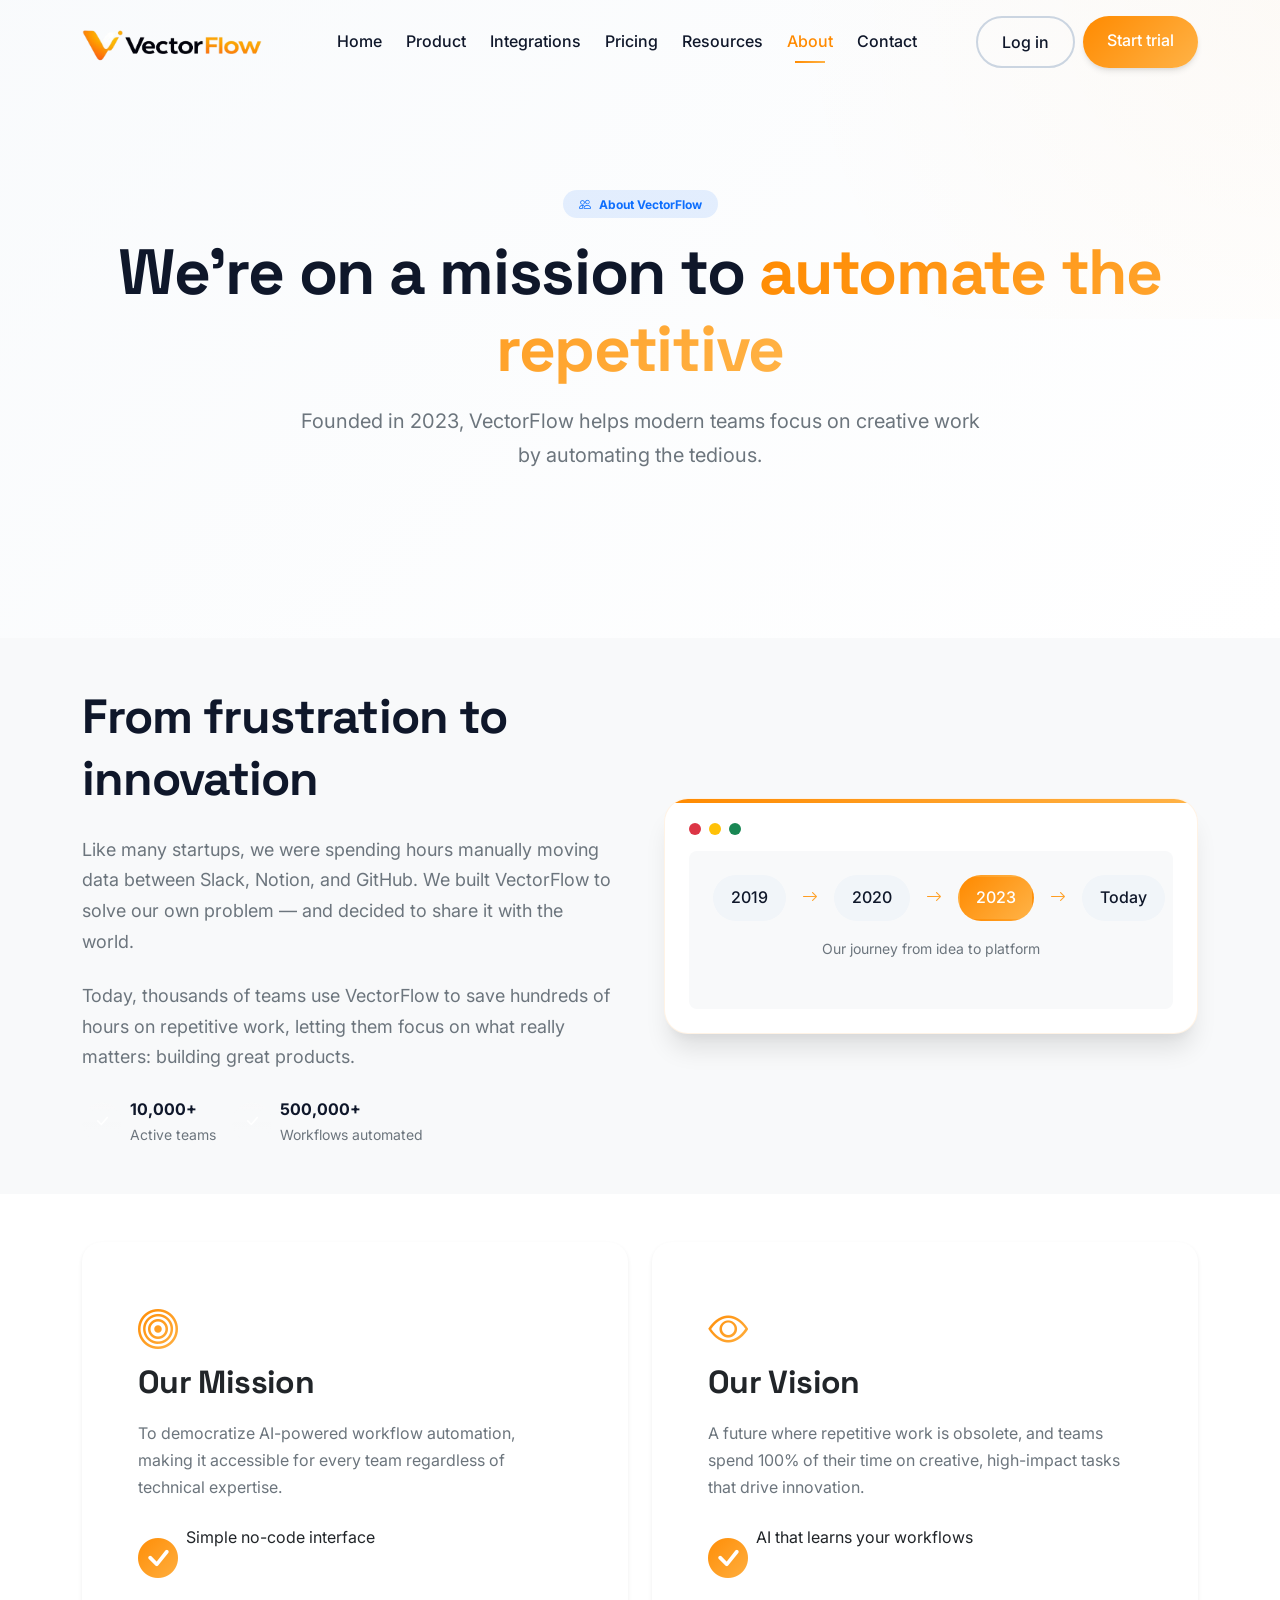
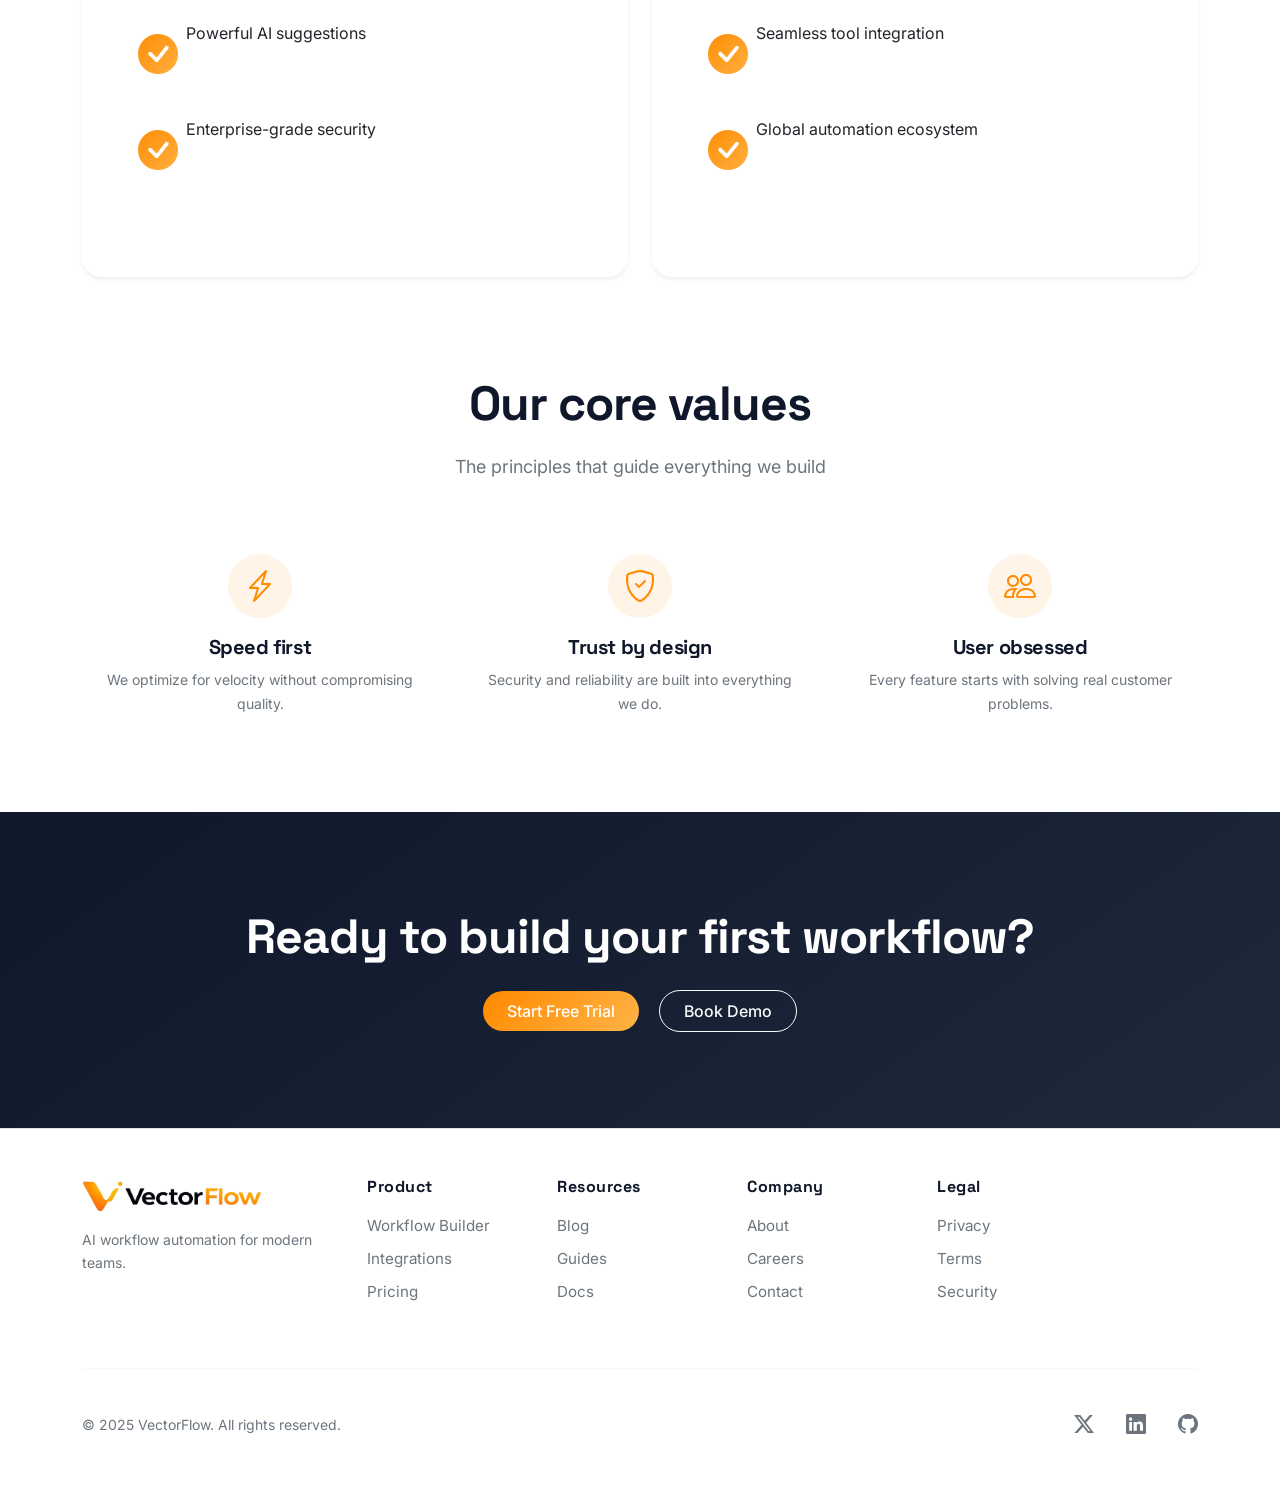
==== commit 109b0fa5: "Add files via upload" ====
--- a/about.html
+++ b/about.html
@@ -34,12 +34,12 @@
       </button>
       <div class="collapse navbar-collapse" id="navbarContent">
         <ul class="navbar-nav mx-auto mb-2 mb-lg-0 fw-medium">
-          <li class="nav-item"><a class="nav-link active" href="index">Home</a></li>
+          <li class="nav-item"><a class="nav-link " href="index">Home</a></li>
           <li class="nav-item"><a class="nav-link" href="product">Product</a></li>
           <li class="nav-item"><a class="nav-link" href="integrations">Integrations</a></li>
           <li class="nav-item"><a class="nav-link" href="pricing">Pricing</a></li>
           <li class="nav-item"><a class="nav-link" href="resources">Resources</a></li>
-          <li class="nav-item"><a class="nav-link" href="about">About</a></li>
+          <li class="nav-item"><a class="nav-link active" href="about">About</a></li>
           <li class="nav-item"><a class="nav-link" href="contact">Contact</a></li>
         </ul>
         <div class="d-flex gap-2">
